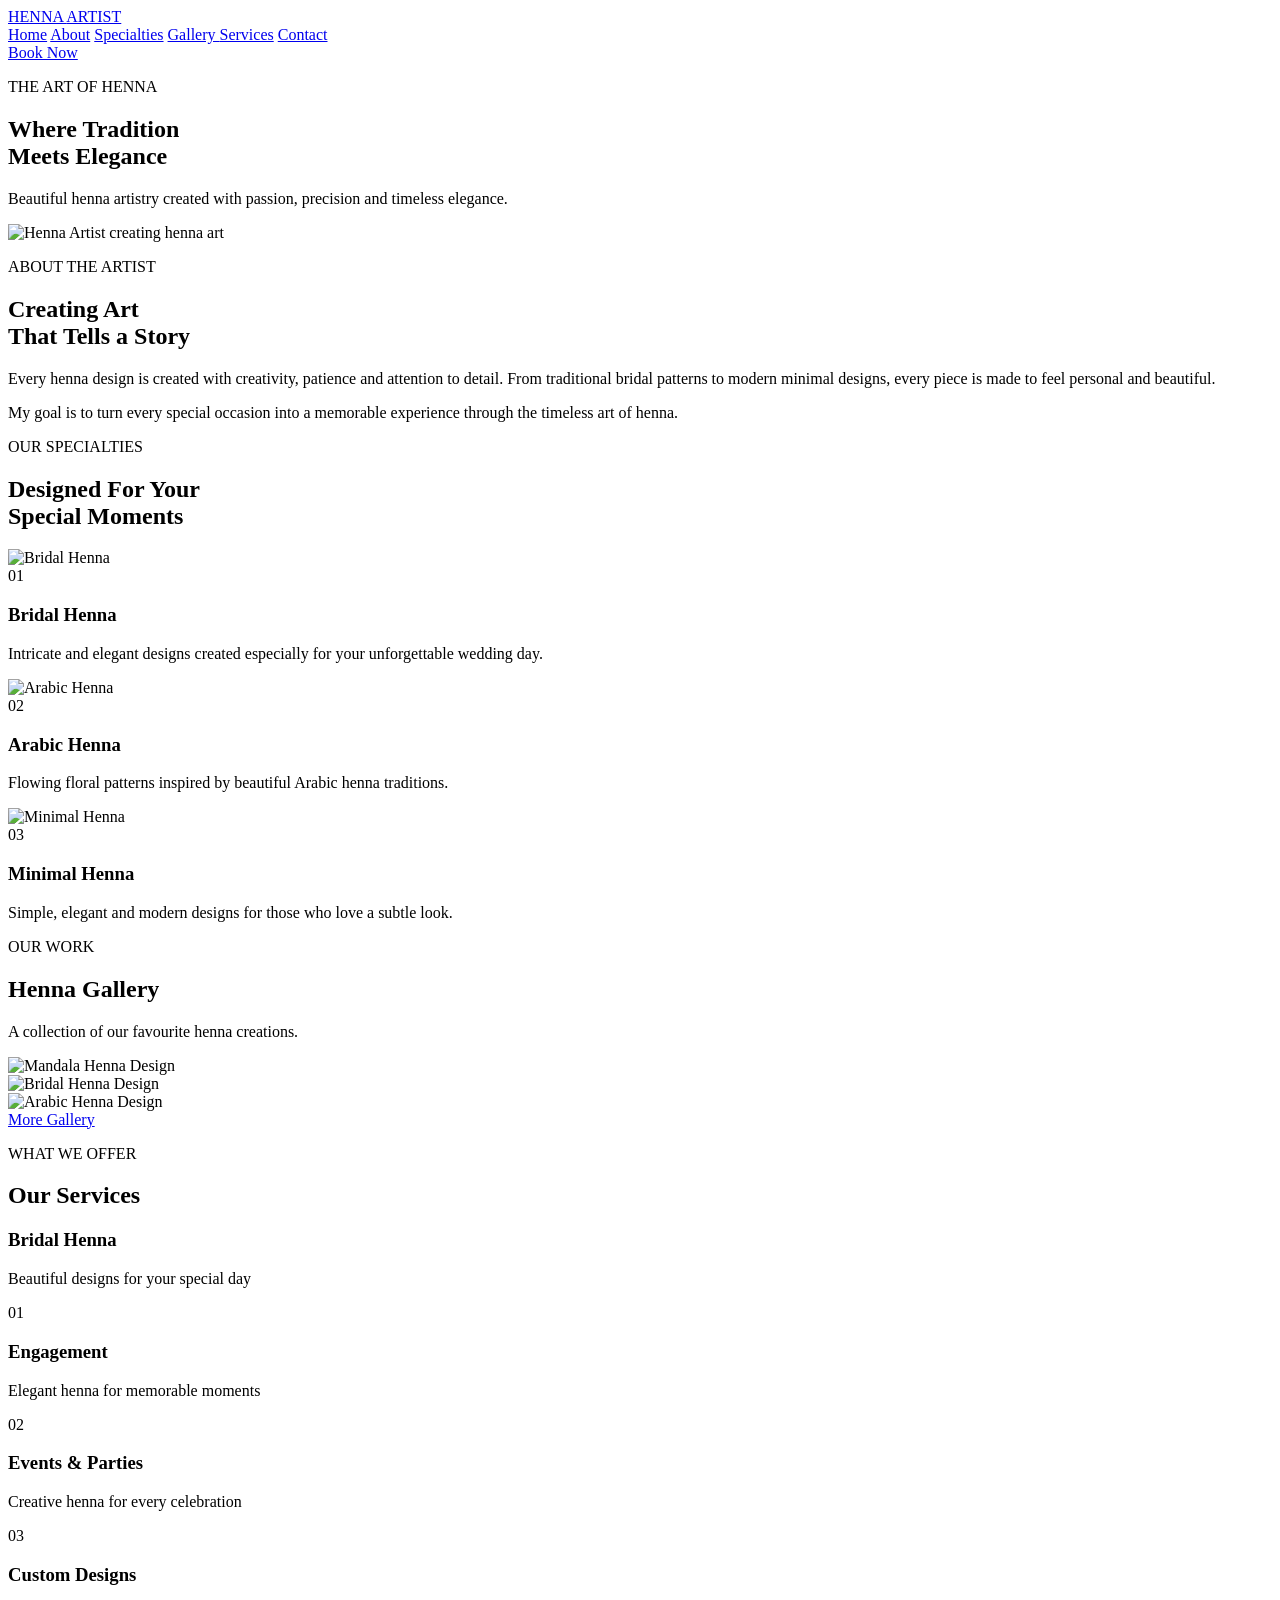
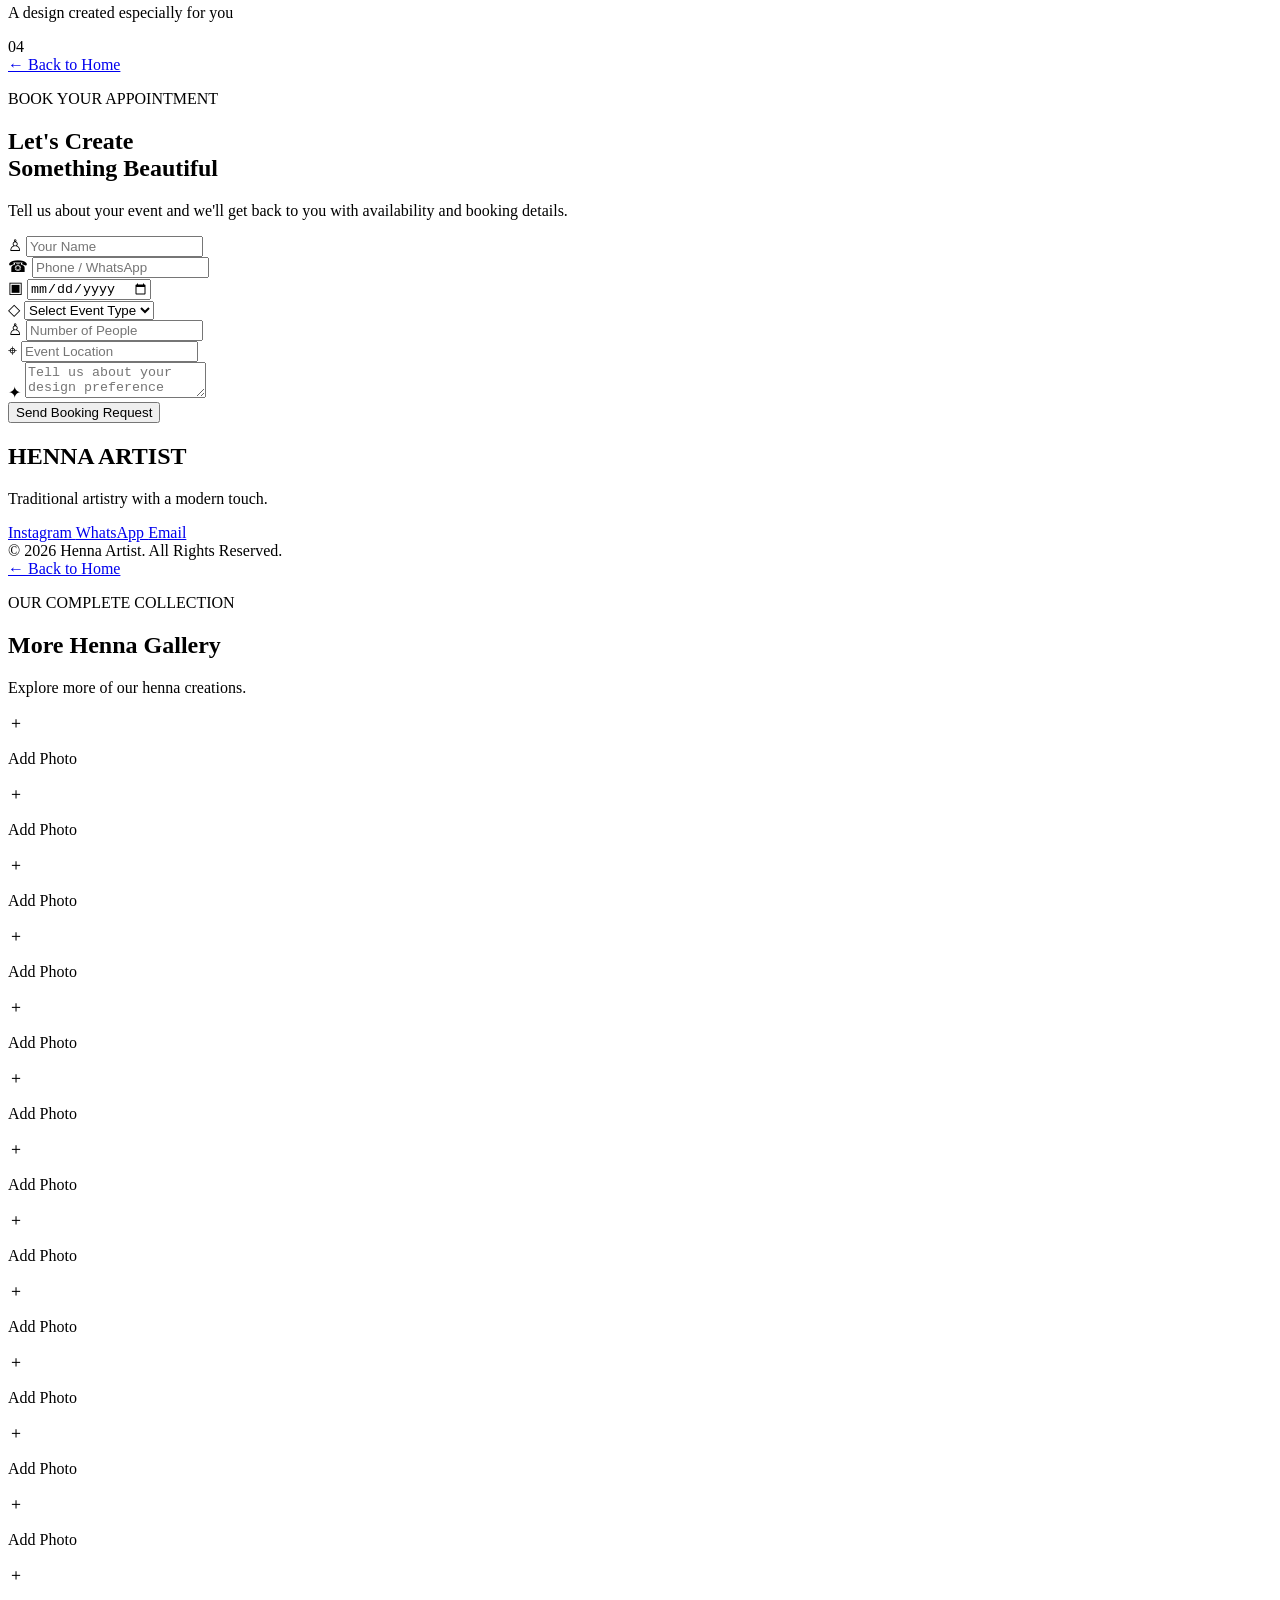
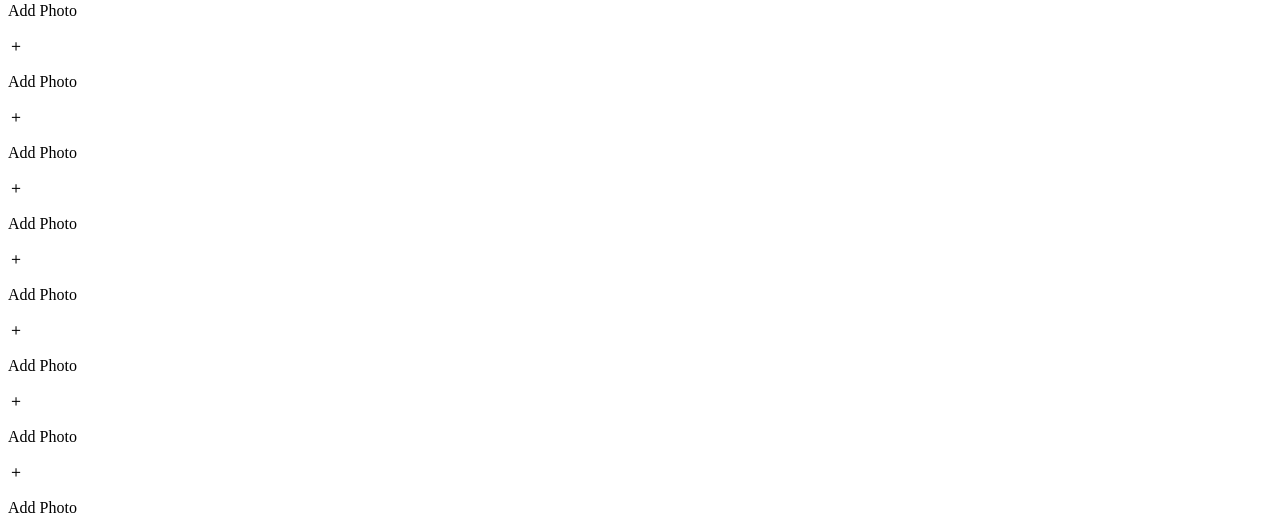
==== index.html @ 49fe01c7 "Add main website" ====
<!DOCTYPE html>
<html lang="en">
<head>
  <meta charset="UTF-8">
  <meta name="viewport" content="width=device-width, initial-scale=1.0">

  <title>Henna Artist | The Art of Henna</title>

  <link rel="stylesheet" href="style.css">
</head>

<body>


  <!-- =========================
       NAVBAR
  ========================== -->

  <header class="header">

    <nav class="navbar">

      <a href="#home" class="logo">
        HENNA <span>ARTIST</span>
      </a>

      <div class="nav-links">

        <a href="#home">Home</a>

        <a href="#about">About</a>

        <a href="#specialties">Specialties</a>

        <a href="#gallery-page" onclick="openGallery(event)">
          Gallery
        </a>

        <a href="#services">Services</a>

        <a href="#contact">Contact</a>

      </div>

      <a href="#booking" class="nav-button">
        Book Now
      </a>

    </nav>

  </header>



  <!-- =========================
       HERO
  ========================== -->

  <section class="hero" id="home">

    <div class="hero-content">

      <p class="small-title">
        THE ART OF HENNA
      </p>

      <h1>
        Where Tradition
        <br>
        Meets Elegance
      </h1>

      <p class="hero-text">
        Beautiful henna artistry created with passion,
        precision and timeless elegance.
      </p>

      <div class="hero-buttons">
      </div>

    </div>

  </section>



  <!-- =========================
       ABOUT
  ========================== -->

  <section class="about" id="about">

    <div class="about-image">

      <img
        src="https://i.ibb.co/gLbc4Mvt/317e2e6a-4278-42b9-87f2-c498b19725a4.png"
        alt="Henna Artist creating henna art"
      >

    </div>


    <div class="about-content">

      <p class="small-title">
        ABOUT THE ARTIST
      </p>

      <h2>
        Creating Art
        <br>
        That Tells a Story
      </h2>

      <p>
        Every henna design is created with creativity,
        patience and attention to detail. From traditional
        bridal patterns to modern minimal designs,
        every piece is made to feel personal and beautiful.
      </p>

      <p>
        My goal is to turn every special occasion into
        a memorable experience through the timeless art
        of henna.
      </p>

    </div>

  </section>



  <!-- =========================
       SPECIALTIES
  ========================== -->

  <section class="specialties" id="specialties">

    <div class="section-heading">

      <p class="small-title">
        OUR SPECIALTIES
      </p>

      <h2>
        Designed For Your
        <br>
        Special Moments
      </h2>

    </div>


    <div class="specialty-grid">


      <!-- Bridal -->

      <div class="specialty-card">

        <div class="specialty-image">

          <img
            src="https://i.ibb.co/CKgfbycc/photo-1.jpg"
            alt="Bridal Henna"
          >

        </div>

        <span>01</span>

        <h3>
          Bridal Henna
        </h3>

        <p>
          Intricate and elegant designs created especially
          for your unforgettable wedding day.
        </p>

      </div>



      <!-- Arabic -->

      <div class="specialty-card">

        <div class="specialty-image">

          <img
            src="https://i.ibb.co/zc9Tfzb/photo-2.jpg"
            alt="Arabic Henna"
          >

        </div>

        <span>02</span>

        <h3>
          Arabic Henna
        </h3>

        <p>
          Flowing floral patterns inspired by beautiful
          Arabic henna traditions.
        </p>

      </div>



      <!-- Minimal -->

      <div class="specialty-card">

        <div class="specialty-image">

          <img
            src="https://i.ibb.co/XkjmHsp8/photo-3.jpg"
            alt="Minimal Henna"
          >

        </div>

        <span>03</span>

        <h3>
          Minimal Henna
        </h3>

        <p>
          Simple, elegant and modern designs for those
          who love a subtle look.
        </p>

      </div>


    </div>



    <!-- =========================
         GALLERY
    ========================== -->

    <section class="gallery" id="gallery">

      <div class="section-heading">

        <p class="small-title">
          OUR WORK
        </p>

        <h2>
          Henna Gallery
        </h2>

        <p class="section-description">
          A collection of our favourite henna creations.
        </p>

      </div>


      <div class="gallery-grid">


        <div class="gallery-item">

          <img
            src="https://i.ibb.co/YBhTm4jx/Mandala-Magic-Intricate-Full-Hand-Henna-Art.jpg"
            alt="Mandala Henna Design"
          >

        </div>


        <div class="gallery-item">

          <img
            src="https://i.ibb.co/xKBpSyfd/Full-Hand-Arabic-Mehndi-Design-Heavy-Bridal-Henna-Pattern.jpg"
            alt="Bridal Henna Design"
          >

        </div>


        <div class="gallery-item">

          <img
            src="https://i.ibb.co/ZRzj85Md/download-1.jpg"
            alt="Arabic Henna Design"
          >

        </div>


      </div>


      <div class="more-gallery-button">

        <a href="#gallery-page">
          More Gallery
        </a>

      </div>

    </section>

  </section>



  <!-- =========================
       SERVICES
  ========================== -->

  <section class="services" id="services">

    <div class="section-heading">

      <p class="small-title">
        WHAT WE OFFER
      </p>

      <h2>
        Our Services
      </h2>

    </div>


    <div class="service-list">


      <div class="service">

        <div>

          <h3>
            Bridal Henna
          </h3>

          <p>
            Beautiful designs for your special day
          </p>

        </div>

        <span>
          01
        </span>

      </div>



      <div class="service">

        <div>

          <h3>
            Engagement
          </h3>

          <p>
            Elegant henna for memorable moments
          </p>

        </div>

        <span>
          02
        </span>

      </div>



      <div class="service">

        <div>

          <h3>
            Events & Parties
          </h3>

          <p>
            Creative henna for every celebration
          </p>

        </div>

        <span>
          03
        </span>

      </div>



      <div class="service">

        <div>

          <h3>
            Custom Designs
          </h3>

          <p>
            A design created especially for you
          </p>

        </div>

        <span>
          04
        </span>

      </div>


    </div>

  </section>



  <!-- =========================
       BOOKING
  ========================== -->

  <section class="booking" id="booking">


    <a href="#home" class="booking-back-home">
      ← Back to Home
    </a>


    <div class="booking-content">

      <p class="small-title">
        BOOK YOUR APPOINTMENT
      </p>

      <h2>
        Let's Create
        <br>
        Something Beautiful
      </h2>

      <p>
        Tell us about your event and we'll get back to you
        with availability and booking details.
      </p>

    </div>



    <!-- BOOKING FORM -->

    <form class="booking-form">


      <!-- NAME -->

      <div class="booking-field">

        <span class="field-icon">
          ♙
        </span>

        <input
          type="text"
          placeholder="Your Name"
          required
        >

      </div>



      <!-- PHONE -->

      <div class="booking-field">

        <span class="field-icon">
          ☎
        </span>

        <input
          type="tel"
          placeholder="Phone / WhatsApp"
          required
        >

      </div>



      <!-- DATE -->

      <div class="booking-field">

        <span class="field-icon">
          ▣
        </span>

        <input
          type="date"
          required
        >

      </div>



      <!-- EVENT TYPE -->

      <div class="booking-field">

        <span class="field-icon">
          ◇
        </span>

        <select required>

          <option value="">
            Select Event Type
          </option>

          <option>
            Wedding
          </option>

          <option>
            Engagement
          </option>

          <option>
            Party
          </option>

          <option>
            Festival
          </option>

          <option>
            Other
          </option>

        </select>

      </div>



      <!-- NUMBER OF PEOPLE -->

      <div class="booking-field">

        <span class="field-icon">
          ♙
        </span>

        <input
          type="number"
          placeholder="Number of People"
          min="1"
          required
        >

      </div>



      <!-- LOCATION -->

      <div class="booking-field">

        <span class="field-icon">
          ⌖
        </span>

        <input
          type="text"
          placeholder="Event Location"
          required
        >

      </div>



      <!-- DESIGN PREFERENCE -->

      <div class="booking-field booking-message">

        <span class="field-icon">
          ✦
        </span>

        <textarea
          placeholder="Tell us about your design preference"
        ></textarea>

      </div>



      <!-- SUBMIT -->

      <button type="submit">
        Send Booking Request
      </button>


    </form>

  </section>



  <!-- =========================
       FOOTER
  ========================== -->

  <footer id="contact">

    <div class="footer-content">


      <div>

        <h2>
          HENNA ARTIST
        </h2>

        <p>
          Traditional artistry with a modern touch.
        </p>

      </div>


      <div class="footer-links">

        <a href="#">
          Instagram
        </a>

        <a href="#">
          WhatsApp
        </a>

        <a href="#">
          Email
        </a>

      </div>


    </div>


    <div class="copyright">

      © 2026 Henna Artist. All Rights Reserved.

    </div>

  </footer>



  <!-- =========================
       MORE GALLERY PAGE
  ========================== -->

  <section
    class="more-gallery-page"
    id="gallery-page"
  >


    <a href="#home" class="back-home">
      ← Back to Home
    </a>


    <div class="more-gallery-header">

      <p class="small-title">
        OUR COMPLETE COLLECTION
      </p>

      <h2>
        More Henna Gallery
      </h2>

      <p>
        Explore more of our henna creations.
      </p>

    </div>



    <div class="more-gallery-grid">


      <!-- PHOTO 1 -->

      <div
        class="upload-slot"
        onclick="document.getElementById('galleryPhoto1').click()"
      >

        <input
          type="file"
          id="galleryPhoto1"
          accept="image/*"
          hidden
          onchange="uploadGalleryPhoto(this, 1)"
        >

        <span>＋</span>

        <p>
          Add Photo
        </p>

      </div>



      <!-- PHOTO 2 -->

      <div
        class="upload-slot"
        onclick="document.getElementById('galleryPhoto2').click()"
      >

        <input
          type="file"
          id="galleryPhoto2"
          accept="image/*"
          hidden
          onchange="uploadGalleryPhoto(this, 2)"
        >

        <span>＋</span>

        <p>
          Add Photo
        </p>

      </div>



      <!-- PHOTO 3 -->

      <div
        class="upload-slot"
        onclick="document.getElementById('galleryPhoto3').click()"
      >

        <input
          type="file"
          id="galleryPhoto3"
          accept="image/*"
          hidden
          onchange="uploadGalleryPhoto(this, 3)"
        >

        <span>＋</span>

        <p>
          Add Photo
        </p>

      </div>



      <!-- PHOTO 4 -->

      <div
        class="upload-slot"
        onclick="document.getElementById('galleryPhoto4').click()"
      >

        <input
          type="file"
          id="galleryPhoto4"
          accept="image/*"
          hidden
          onchange="uploadGalleryPhoto(this, 4)"
        >

        <span>＋</span>

        <p>
          Add Photo
        </p>

      </div>



      <!-- PHOTO 5 -->

      <div
        class="upload-slot"
        onclick="document.getElementById('galleryPhoto5').click()"
      >

        <input
          type="file"
          id="galleryPhoto5"
          accept="image/*"
          hidden
          onchange="uploadGalleryPhoto(this, 5)"
        >

        <span>＋</span>

        <p>
          Add Photo
        </p>

      </div>



      <!-- PHOTO 6 -->

      <div
        class="upload-slot"
        onclick="document.getElementById('galleryPhoto6').click()"
      >

        <input
          type="file"
          id="galleryPhoto6"
          accept="image/*"
          hidden
          onchange="uploadGalleryPhoto(this, 6)"
        >

        <span>＋</span>

        <p>
          Add Photo
        </p>

      </div>



      <!-- PHOTO 7 -->

      <div
        class="upload-slot"
        onclick="document.getElementById('galleryPhoto7').click()"
      >

        <input
          type="file"
          id="galleryPhoto7"
          accept="image/*"
          hidden
          onchange="uploadGalleryPhoto(this, 7)"
        >

        <span>＋</span>

        <p>
          Add Photo
        </p>

      </div>



      <!-- PHOTO 8 -->

      <div
        class="upload-slot"
        onclick="document.getElementById('galleryPhoto8').click()"
      >

        <input
          type="file"
          id="galleryPhoto8"
          accept="image/*"
          hidden
          onchange="uploadGalleryPhoto(this, 8)"
        >

        <span>＋</span>

        <p>
          Add Photo
        </p>

      </div>



      <!-- PHOTO 9 -->

      <div
        class="upload-slot"
        onclick="document.getElementById('galleryPhoto9').click()"
      >

        <input
          type="file"
          id="galleryPhoto9"
          accept="image/*"
          hidden
          onchange="uploadGalleryPhoto(this, 9)"
        >

        <span>＋</span>

        <p>
          Add Photo
        </p>

      </div>



      <!-- PHOTO 10 -->

      <div
        class="upload-slot"
        onclick="document.getElementById('galleryPhoto10').click()"
      >

        <input
          type="file"
          id="galleryPhoto10"
          accept="image/*"
          hidden
          onchange="uploadGalleryPhoto(this, 10)"
        >

        <span>＋</span>

        <p>
          Add Photo
        </p>

      </div>



      <!-- PHOTO 11 -->

      <div
        class="upload-slot"
        onclick="document.getElementById('galleryPhoto11').click()"
      >

        <input
          type="file"
          id="galleryPhoto11"
          accept="image/*"
          hidden
          onchange="uploadGalleryPhoto(this, 11)"
        >

        <span>＋</span>

        <p>
          Add Photo
        </p>

      </div>



      <!-- PHOTO 12 -->

      <div
        class="upload-slot"
        onclick="document.getElementById('galleryPhoto12').click()"
      >

        <input
          type="file"
          id="galleryPhoto12"
          accept="image/*"
          hidden
          onchange="uploadGalleryPhoto(this, 12)"
        >

        <span>＋</span>

        <p>
          Add Photo
        </p>

      </div>



      <!-- PHOTO 13 -->

      <div
        class="upload-slot"
        onclick="document.getElementById('galleryPhoto13').click()"
      >

        <input
          type="file"
          id="galleryPhoto13"
          accept="image/*"
          hidden
          onchange="uploadGalleryPhoto(this, 13)"
        >

        <span>＋</span>

        <p>
          Add Photo
        </p>

      </div>



      <!-- PHOTO 14 -->

      <div
        class="upload-slot"
        onclick="document.getElementById('galleryPhoto14').click()"
      >

        <input
          type="file"
          id="galleryPhoto14"
          accept="image/*"
          hidden
          onchange="uploadGalleryPhoto(this, 14)"
        >

        <span>＋</span>

        <p>
          Add Photo
        </p>

      </div>



      <!-- PHOTO 15 -->

      <div
        class="upload-slot"
        onclick="document.getElementById('galleryPhoto15').click()"
      >

        <input
          type="file"
          id="galleryPhoto15"
          accept="image/*"
          hidden
          onchange="uploadGalleryPhoto(this, 15)"
        >

        <span>＋</span>

        <p>
          Add Photo
        </p>

      </div>



      <!-- PHOTO 16 -->

      <div
        class="upload-slot"
        onclick="document.getElementById('galleryPhoto16').click()"
      >

        <input
          type="file"
          id="galleryPhoto16"
          accept="image/*"
          hidden
          onchange="uploadGalleryPhoto(this, 16)"
        >

        <span>＋</span>

        <p>
          Add Photo
        </p>

      </div>



      <!-- PHOTO 17 -->

      <div
        class="upload-slot"
        onclick="document.getElementById('galleryPhoto17').click()"
      >

        <input
          type="file"
          id="galleryPhoto17"
          accept="image/*"
          hidden
          onchange="uploadGalleryPhoto(this, 17)"
        >

        <span>＋</span>

        <p>
          Add Photo
        </p>

      </div>



      <!-- PHOTO 18 -->

      <div
        class="upload-slot"
        onclick="document.getElementById('galleryPhoto18').click()"
      >

        <input
          type="file"
          id="galleryPhoto18"
          accept="image/*"
          hidden
          onchange="uploadGalleryPhoto(this, 18)"
        >

        <span>＋</span>

        <p>
          Add Photo
        </p>

      </div>



      <!-- PHOTO 19 -->

      <div
        class="upload-slot"
        onclick="document.getElementById('galleryPhoto19').click()"
      >

        <input
          type="file"
          id="galleryPhoto19"
          accept="image/*"
          hidden
          onchange="uploadGalleryPhoto(this, 19)"
        >

        <span>＋</span>

        <p>
          Add Photo
        </p>

      </div>



      <!-- PHOTO 20 -->

      <div
        class="upload-slot"
        onclick="document.getElementById('galleryPhoto20').click()"
      >

        <input
          type="file"
          id="galleryPhoto20"
          accept="image/*"
          hidden
          onchange="uploadGalleryPhoto(this, 20)"
        >

        <span>＋</span>

        <p>
          Add Photo
        </p>

      </div>


    </div>

  </section>



  <!-- JAVASCRIPT -->

  <script src="script.js"></script>

</body>
</html>
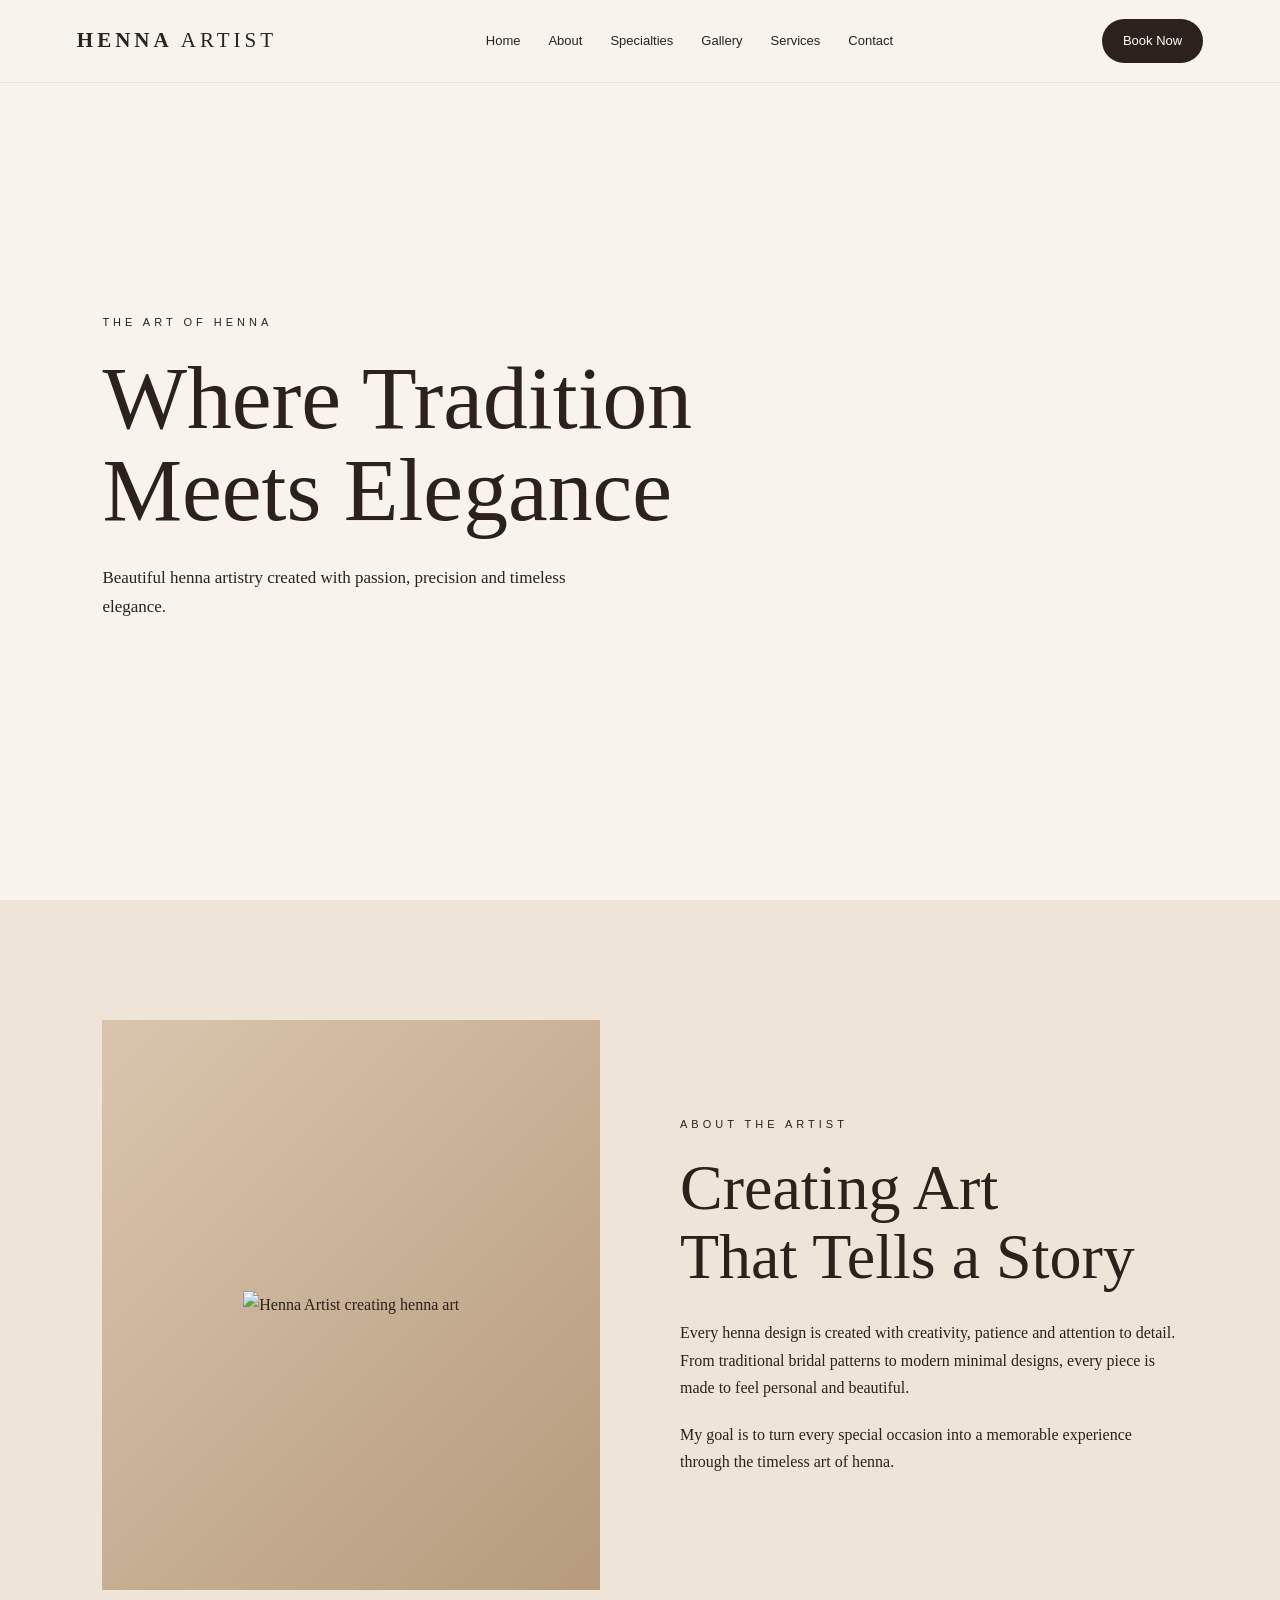
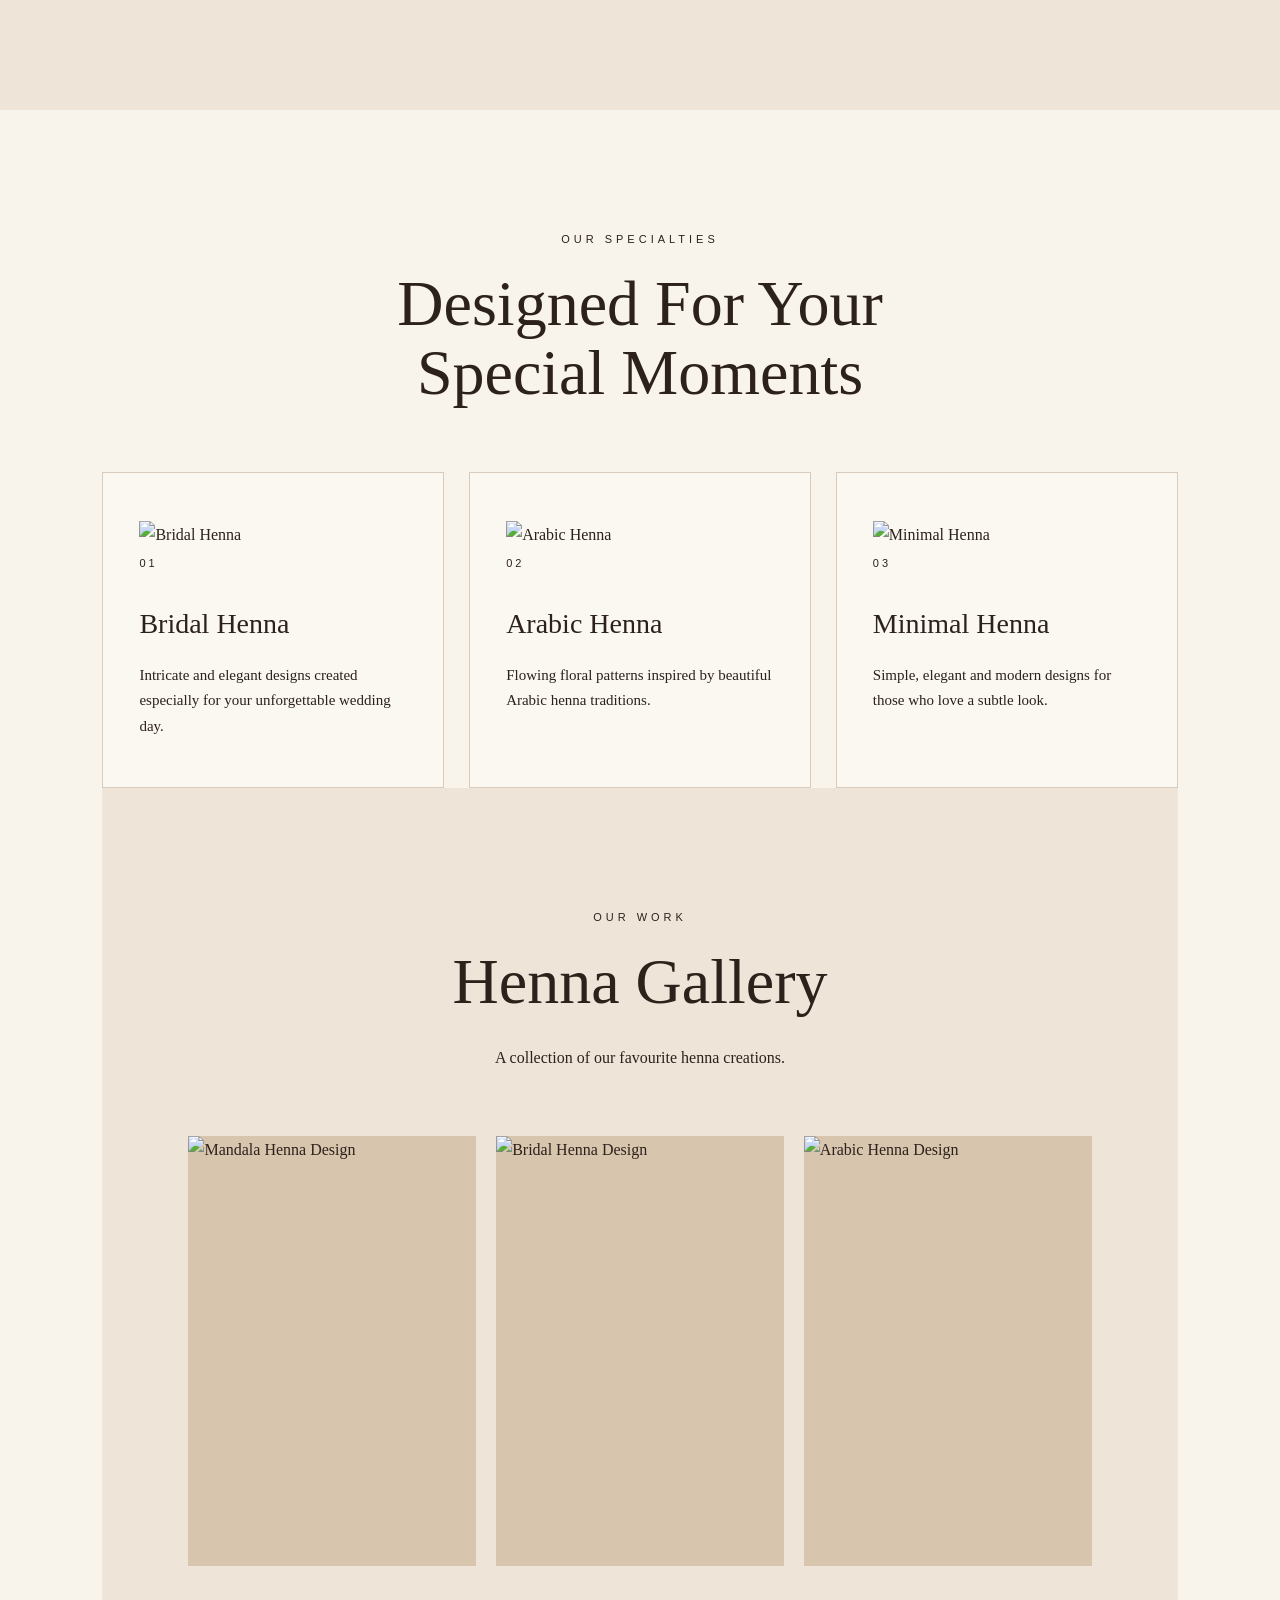
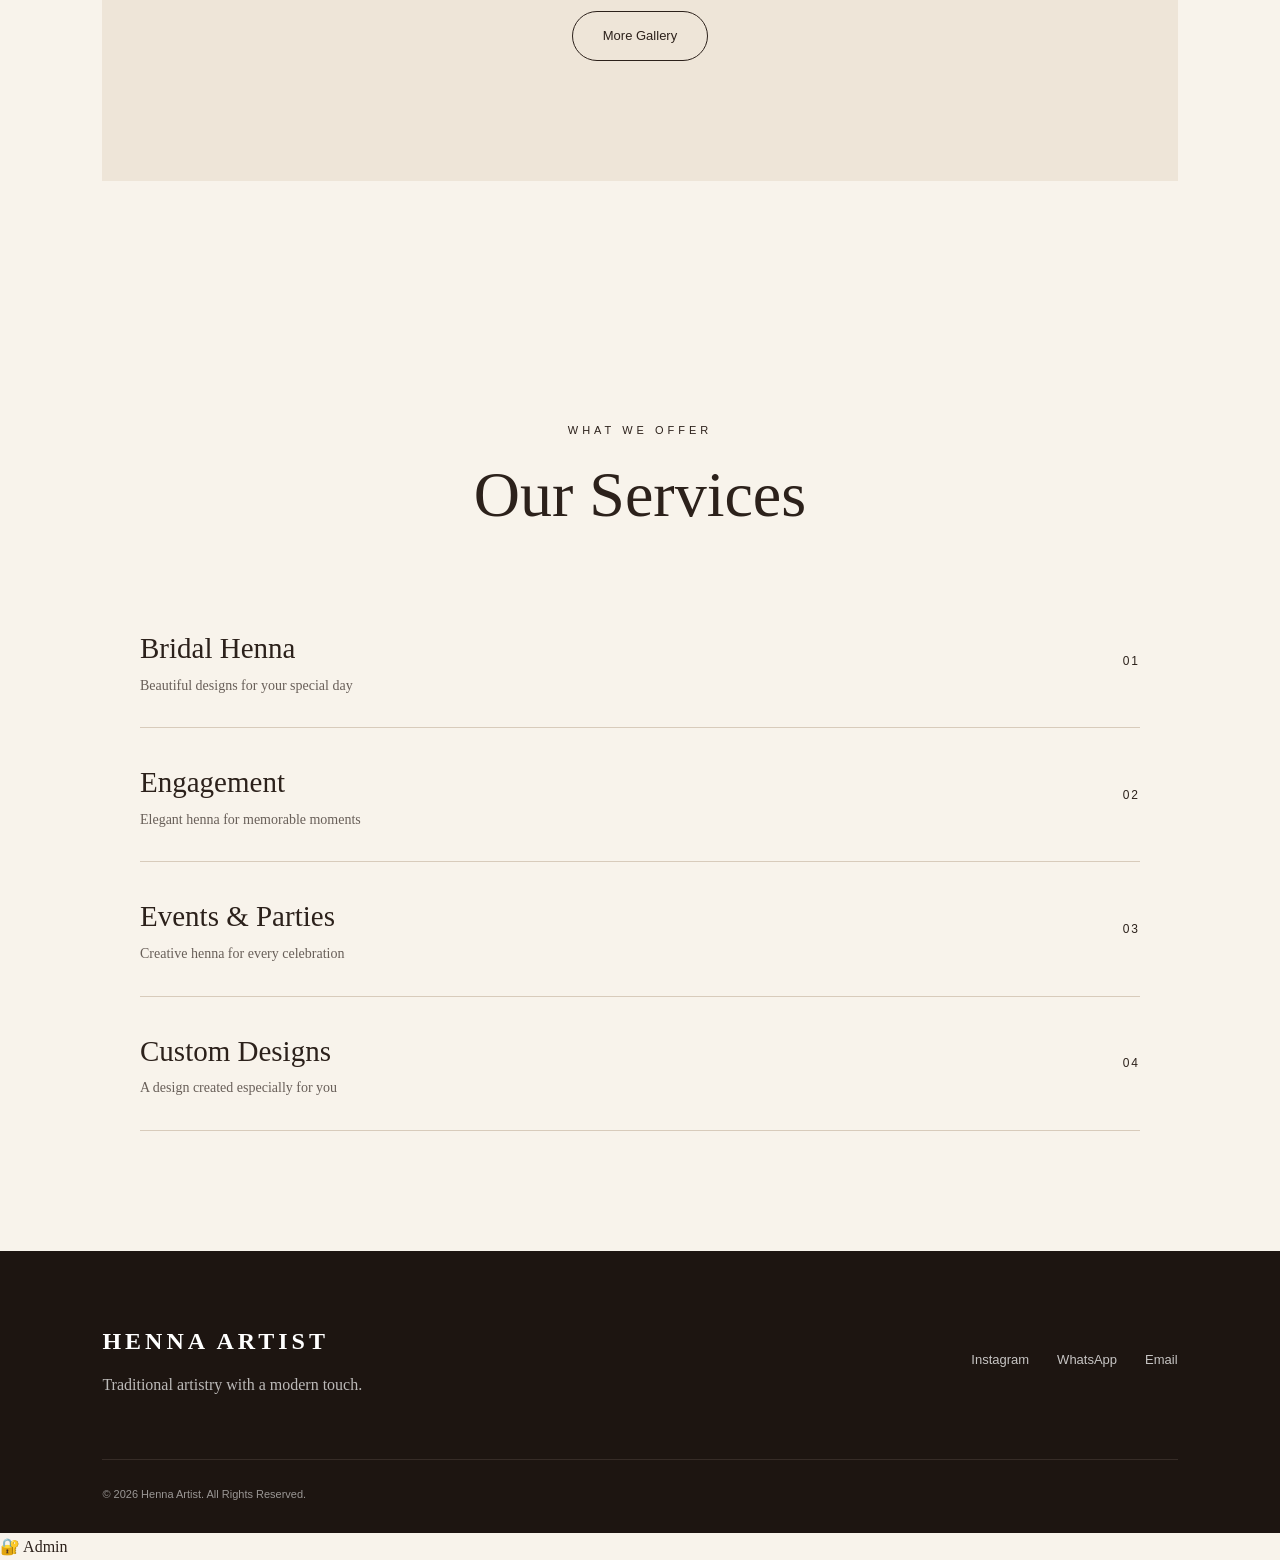
==== commit e3041f55: "Add hidden admin button to index.html Added a hidden admin button link to the HTML." ====
--- a/index.html
+++ b/index.html
@@ -1223,6 +1223,11 @@
   <!-- JAVASCRIPT -->
 
   <script src="script.js"></script>
+  
+<!-- Hidden Admin Button -->
+<a href="admin/" id="hiddenAdminButton" class="hidden-admin-button">
+  🔐 Admin
+</a>
 
 </body>
 </html>
--- a/style.css
+++ b/style.css
@@ -0,0 +1,1122 @@
+* {
+  margin: 0;
+  padding: 0;
+  box-sizing: border-box;
+}
+
+html {
+  scroll-behavior: smooth;
+}
+
+body {
+  background: #f8f3eb;
+  color: #2c211b;
+  font-family: Georgia, "Times New Roman", serif;
+  line-height: 1.7;
+}
+
+a {
+  text-decoration: none;
+  color: inherit;
+}
+
+
+/* =========================
+   HEADER
+========================= */
+
+.header {
+  position: fixed;
+  top: 0;
+  left: 0;
+  width: 100%;
+  z-index: 1000;
+
+  background: rgba(248, 243, 235, 0.95);
+  backdrop-filter: blur(12px);
+
+  border-bottom: 1px solid rgba(45, 33, 27, 0.08);
+}
+
+.navbar {
+  max-width: 1400px;
+  min-height: 82px;
+
+  margin: auto;
+  padding: 0 6%;
+
+  display: flex;
+  align-items: center;
+  justify-content: space-between;
+
+  gap: 30px;
+}
+
+.logo {
+  font-size: 21px;
+  font-weight: bold;
+  letter-spacing: 4px;
+}
+
+.logo span {
+  font-weight: normal;
+}
+
+.nav-links {
+  display: flex;
+  gap: 28px;
+}
+
+.nav-links a {
+  font-family: Arial, sans-serif;
+  font-size: 13px;
+  transition: 0.3s;
+}
+
+.nav-links a:hover {
+  opacity: 0.5;
+}
+
+.nav-button {
+  background: #2c211b;
+  color: white;
+
+  padding: 11px 21px;
+
+  border-radius: 30px;
+
+  font-family: Arial, sans-serif;
+  font-size: 13px;
+
+  transition: 0.3s;
+}
+
+.nav-button:hover {
+  transform: translateY(-2px);
+}
+
+
+/* =========================
+   HERO
+========================= */
+
+.hero {
+  min-height: 100vh;
+
+  padding: 150px 8% 80px;
+
+  display: flex;
+  align-items: center;
+
+  background:
+    linear-gradient(
+      90deg,
+      rgba(248, 243, 235, 0.98) 0%,
+      rgba(248, 243, 235, 0.88) 40%,
+      rgba(248, 243, 235, 0.25) 100%
+    ),
+    url("https://images.unsplash.com/photo-1639353014154-8b9da8815d84?crop=entropy&cs=srgb&fm=jpg&ixid=M3wzMjM4NDZ8MHwxfHJhbmRvbXx8fHx8fHx8fDE3OTAxNTYzMzR8&ixlib=rb-4.1.0&q=85");
+
+  background-size: cover;
+  background-position: center;
+}
+
+.hero-content {
+  max-width: 680px;
+}
+
+.small-title {
+  font-family: Arial, sans-serif;
+
+  font-size: 11px;
+  letter-spacing: 4px;
+
+  margin-bottom: 20px;
+
+  text-transform: uppercase;
+}
+
+.hero h1 {
+  font-size: clamp(52px, 7vw, 94px);
+
+  font-weight: normal;
+
+  line-height: 1.03;
+
+  margin-bottom: 28px;
+}
+
+.hero-text {
+  max-width: 520px;
+
+  font-size: 17px;
+
+  margin-bottom: 35px;
+}
+
+.hero-buttons {
+  display: flex;
+  gap: 15px;
+
+  flex-wrap: wrap;
+}
+
+.button {
+  display: inline-block;
+
+  padding: 14px 28px;
+
+  border-radius: 30px;
+
+  transition: 0.3s;
+}
+
+.button:hover {
+  transform: translateY(-3px);
+}
+
+.dark-button {
+  background: #2c211b;
+  color: white;
+}
+
+.outline-button {
+  border: 1px solid #2c211b;
+}
+
+
+/* =========================
+   ABOUT
+========================= */
+
+.about {
+  padding: 120px 8%;
+
+  display: grid;
+
+  grid-template-columns: 1fr 1fr;
+
+  gap: 80px;
+
+  align-items: center;
+
+  background: #eee5d8;
+}
+
+.about-image {
+  min-height: 570px;
+
+  display: flex;
+  align-items: center;
+  justify-content: center;
+
+  background:
+    linear-gradient(
+      135deg,
+      #d9c5ae,
+      #b69b7d
+    );
+}
+
+.photo-placeholder {
+  border: 1px solid rgba(45, 33, 27, 0.4);
+
+  padding: 15px 25px;
+
+  font-family: Arial, sans-serif;
+
+  font-size: 12px;
+
+  letter-spacing: 3px;
+}
+
+.about-content {
+  max-width: 600px;
+}
+
+.about h2,
+.section-heading h2,
+.booking h2 {
+  font-size: clamp(40px, 5vw, 64px);
+
+  line-height: 1.08;
+
+  font-weight: normal;
+
+  margin-bottom: 28px;
+}
+
+.about-content > p:not(.small-title) {
+  margin-bottom: 20px;
+
+  font-size: 16px;
+}
+
+
+/* =========================
+   SECTION HEADING
+========================= */
+
+.section-heading {
+  max-width: 800px;
+
+  text-align: center;
+
+  margin: 0 auto 65px;
+}
+
+.section-description {
+  max-width: 500px;
+
+  margin: auto;
+
+  font-size: 16px;
+}
+
+
+/* =========================
+   SPECIALTIES
+========================= */
+
+.specialties {
+  padding: 120px 8%;
+}
+
+.specialty-grid {
+  display: grid;
+
+  grid-template-columns: repeat(3, 1fr);
+
+  gap: 25px;
+}
+
+.specialty-card {
+  padding: 48px 36px;
+
+  background: #fbf8f2;
+
+  border: 1px solid #d8cbbb;
+
+  transition: 0.3s;
+}
+
+.specialty-card:hover {
+  transform: translateY(-7px);
+}
+
+.specialty-card span {
+  font-family: Arial, sans-serif;
+
+  font-size: 11px;
+
+  letter-spacing: 3px;
+}
+
+.specialty-card h3 {
+  font-size: 28px;
+
+  font-weight: normal;
+
+  margin: 25px 0 15px;
+}
+
+.specialty-card p {
+  font-size: 15px;
+}
+
+
+/* =========================
+   GALLERY
+========================= */
+
+.gallery {
+  padding: 120px 8%;
+
+  background: #eee5d8;
+}
+
+.gallery-grid {
+  display: grid;
+
+  grid-template-columns: repeat(3, 1fr);
+
+  gap: 20px;
+}
+
+.gallery-item {
+  height: 430px;
+
+  overflow: hidden;
+
+  background: #d8c5ae;
+}
+
+.gallery-item img {
+  width: 100% !important;
+
+  height: 100% !important;
+
+  display: block !important;
+
+  object-fit: contain !important;
+
+  margin: 0 !important;
+
+  padding: 0 !important;
+
+  transition: transform 0.6s ease;
+}
+
+.gallery-item:hover img {
+  transform: scale(1.04);
+}
+
+.empty-gallery {
+  height: 100%;
+
+  display: flex;
+
+  align-items: center;
+
+  justify-content: center;
+
+  font-family: Arial, sans-serif;
+
+  font-size: 11px;
+
+  letter-spacing: 3px;
+
+  color: #6e5d4d;
+}
+.gallery-upload {
+  height: 430px;
+  border: 1px dashed #b9aa99;
+  background: #f5eee5;
+
+  display: flex;
+  flex-direction: column;
+  align-items: center;
+  justify-content: center;
+
+  position: relative;
+  cursor: pointer;
+
+  transition: 0.3s;
+}
+
+.gallery-upload:hover {
+  background: #eee5d8;
+  transform: translateY(-4px);
+}
+
+.gallery-upload span {
+  font-size: 42px;
+  font-weight: 200;
+  color: #6e5d4d;
+}
+
+.gallery-upload p {
+  margin-top: 8px;
+  font-family: Arial, sans-serif;
+  font-size: 11px;
+  letter-spacing: 2px;
+  text-transform: uppercase;
+  color: #6e5d4d;
+}
+
+.gallery-upload input {
+  position: absolute;
+  inset: 0;
+
+  width: 100%;
+  height: 100%;
+
+  opacity: 0;
+  cursor: pointer;
+}
+
+/* =========================
+   SERVICES
+========================= */
+
+.services {
+  padding: 120px 8%;
+}
+
+.service-list {
+  max-width: 1000px;
+
+  margin: auto;
+}
+
+.service {
+  display: flex;
+
+  justify-content: space-between;
+
+  align-items: center;
+
+  padding: 30px 0;
+
+  border-bottom: 1px solid #d8cbbb;
+}
+
+.service h3 {
+  font-size: 29px;
+
+  font-weight: normal;
+}
+
+.service p {
+  font-size: 14px;
+
+  opacity: 0.7;
+}
+
+.service > span {
+  font-family: Arial, sans-serif;
+
+  font-size: 12px;
+
+  letter-spacing: 2px;
+}
+
+
+/* =========================
+   BOOKING
+========================= */
+
+.booking {
+  padding: 105px 8%;
+
+  background: #2c211b;
+
+  color: white;
+
+  display: flex;
+
+  align-items: center;
+
+  justify-content: space-between;
+
+  gap: 40px;
+}
+
+.booking h2 {
+  margin-bottom: 15px;
+}
+
+.booking p {
+  max-width: 600px;
+}
+
+.light-button {
+  background: #f8f3eb;
+
+  color: #2c211b;
+
+  white-space: nowrap;
+}
+
+
+/* =========================
+   FOOTER
+========================= */
+
+footer {
+  padding: 70px 8% 30px;
+
+  background: #1d1511;
+
+  color: white;
+}
+
+.footer-content {
+  display: flex;
+
+  justify-content: space-between;
+
+  gap: 40px;
+
+  margin-bottom: 60px;
+}
+
+.footer-content h2 {
+  letter-spacing: 4px;
+
+  margin-bottom: 10px;
+}
+
+.footer-content p {
+  opacity: 0.7;
+}
+
+.footer-links {
+  display: flex;
+
+  gap: 28px;
+
+  align-items: center;
+}
+
+.footer-links a {
+  font-family: Arial, sans-serif;
+
+  font-size: 13px;
+
+  opacity: 0.75;
+
+  transition: 0.3s;
+}
+
+.footer-links a:hover {
+  opacity: 1;
+}
+
+.copyright {
+  padding-top: 25px;
+
+  border-top: 1px solid #4b4039;
+
+  font-family: Arial, sans-serif;
+
+  font-size: 11px;
+
+  opacity: 0.55;
+}
+
+
+/* =========================
+   TABLET
+========================= */
+
+@media (max-width: 900px) {
+
+  .nav-links {
+    display: none;
+  }
+
+  .about {
+    grid-template-columns: 1fr;
+
+    gap: 50px;
+  }
+
+  .specialty-grid,
+  .gallery-grid {
+    grid-template-columns: 1fr 1fr;
+  }
+
+  .booking {
+    flex-direction: column;
+
+    align-items: flex-start;
+  }
+
+}
+
+
+/* =========================
+   MOBILE
+========================= */
+
+@media (max-width: 600px) {
+
+  .navbar {
+    min-height: 70px;
+
+    padding: 0 6%;
+  }
+
+  .logo {
+    font-size: 16px;
+
+    letter-spacing: 2px;
+  }
+
+  .nav-button {
+    padding: 9px 15px;
+
+    font-size: 11px;
+  }
+
+  .hero {
+    padding: 130px 7% 70px;
+  }
+
+  .hero h1 {
+    font-size: 49px;
+  }
+
+  .hero-text {
+    font-size: 15px;
+  }
+
+  .about,
+  .specialties,
+  .gallery,
+  .services {
+    padding: 85px 7%;
+  }
+
+  .about-image {
+    min-height: 430px;
+  }
+
+  .specialty-grid,
+  .gallery-grid {
+    grid-template-columns: 1fr;
+  }
+
+  .gallery-item {
+    height: 400px;
+  }
+
+  .service {
+    align-items: flex-start;
+
+    flex-direction: column;
+
+    gap: 8px;
+  }
+
+  .service h3 {
+    font-size: 25px;
+  }
+
+  .footer-content {
+    flex-direction: column;
+  }
+
+  .footer-links {
+    flex-wrap: wrap;
+  }
+
+}
+.more-gallery-button {
+  text-align: center;
+  margin-top: 45px;
+}
+
+.more-gallery-button a {
+  display: inline-block;
+  padding: 13px 30px;
+
+  border: 1px solid #2c211b;
+  border-radius: 30px;
+
+  font-family: Arial, sans-serif;
+  font-size: 13px;
+
+  transition: 0.3s;
+}
+
+.more-gallery-button a:hover {
+  background: #2c211b;
+  color: white;
+  transform: translateY(-3px);
+}
+/* MORE GALLERY */
+
+.more-gallery-page {
+  display: none;
+  position: fixed;
+  inset: 0;
+  z-index: 2000;
+
+  overflow-y: auto;
+
+  padding: 120px 8%;
+  background: #f8f3eb;
+}
+
+.more-gallery-page:target {
+  display: block;
+}
+
+.more-gallery-header {
+  text-align: center;
+  max-width: 700px;
+  margin: 0 auto 60px;
+}
+
+.more-gallery-header h2 {
+  font-size: clamp(40px, 5vw, 64px);
+  font-weight: normal;
+  line-height: 1.08;
+  margin-bottom: 20px;
+}
+
+.more-gallery-grid {
+  display: grid;
+  grid-template-columns: repeat(4, 1fr);
+  gap: 20px;
+}
+
+.upload-slot {
+  height: 360px;
+  border: 1px dashed #b9aa99;
+  background: #eee5d8;
+
+  display: flex;
+  flex-direction: column;
+  align-items: center;
+  justify-content: center;
+
+  transition: 0.3s;
+}
+
+.upload-slot:hover {
+  transform: translateY(-5px);
+  background: #e8ddcf;
+}
+
+.upload-slot span {
+  font-size: 40px;
+  color: #6e5d4d;
+}
+
+.upload-slot p {
+  margin-top: 8px;
+  font-family: Arial, sans-serif;
+  font-size: 11px;
+  letter-spacing: 2px;
+  text-transform: uppercase;
+  color: #6e5d4d;
+}
+
+
+/* TABLET */
+
+@media (max-width: 900px) {
+
+  .more-gallery-grid {
+    grid-template-columns: repeat(2, 1fr);
+  }
+
+}
+
+
+/* MOBILE */
+
+@media (max-width: 600px) {
+
+  .more-gallery-page {
+    padding: 85px 7%;
+  }
+
+  .more-gallery-grid {
+    grid-template-columns: 1fr;
+  }
+
+  .upload-slot {
+    height: 400px;
+  }
+
+}
+.back-home {
+  display: inline-block;
+  margin-bottom: 35px;
+  padding: 11px 22px;
+  border: 1px solid #2c211b;
+  border-radius: 30px;
+  font-family: Arial, sans-serif;
+  font-size: 13px;
+  transition: 0.3s;
+}
+
+.back-home:hover {
+  background: #2c211b;
+  color: white;
+  transform: translateY(-3px);
+}
+/* BOOKING PAGE */
+
+.booking {
+  display: none;
+  position: fixed;
+  inset: 0;
+  z-index: 2000;
+  overflow-y: auto;
+  padding: 120px 8%;
+  background: #2c211b;
+  color: white;
+  align-items: center;
+  justify-content: space-between;
+  gap: 70px;
+}
+
+.booking:target {
+  display: flex;
+}
+
+.booking-content {
+  flex: 1;
+  max-width: 600px;
+}
+
+.booking-form {
+  flex: 1;
+  width: 100%;
+  max-width: 550px;
+  display: grid;
+  gap: 15px;
+}
+
+.booking-form input,
+.booking-form select,
+.booking-form textarea {
+  width: 100%;
+  padding: 15px;
+  border: 1px solid rgba(255,255,255,.3);
+  background: transparent;
+  color: white;
+  font-family: Arial, sans-serif;
+}
+
+.booking-form textarea {
+  min-height: 130px;
+  resize: vertical;
+}
+
+.booking-form button {
+  padding: 15px 25px;
+  border: none;
+  border-radius: 30px;
+  background: #f8f3eb;
+  color: #2c211b;
+  cursor: pointer;
+  font-family: Arial, sans-serif;
+}
+
+.booking-form option {
+  color: #2c211b;
+}
+
+@media(max-width: 900px) {
+  .booking {
+    flex-direction: column;
+    align-items: flex-start;
+    justify-content: center;
+    padding: 100px 7%;
+  }
+
+  .booking-form {
+    max-width: 100%;
+  }
+}
+
+.booking:target {
+  display: flex;
+}
+
+.booking-content {
+  max-width: 600px;
+}
+
+.booking-form {
+  width: 100%;
+  max-width: 550px;
+  display: grid;
+  gap: 15px;
+}
+
+.booking-form input,
+.booking-form select,
+.booking-form textarea {
+  width: 100%;
+  padding: 15px;
+  border: 1px solid rgba(255,255,255,.3);
+  background: transparent;
+  color: white;
+  font-family: Arial, sans-serif;
+}
+
+.booking-form textarea {
+  min-height: 130px;
+  resize: vertical;
+}
+
+.booking-form button {
+  padding: 15px 25px;
+  border: none;
+  border-radius: 30px;
+  background: #f8f3eb;
+  color: #2c211b;
+  cursor: pointer;
+  font-family: Arial, sans-serif;
+}
+
+.booking-form option {
+  color: #2c211b;
+}
+
+.booking:target .booking-content {
+  display: block;
+}
+.booking-back-home {
+  position: absolute;
+  top: 35px;
+  left: 8%;
+  z-index: 3000;
+  padding: 11px 22px;
+  border: 1px solid white;
+  border-radius: 30px;
+  color: white;
+  background: #2c211b;
+  font-family: Arial, sans-serif;
+  font-size: 13px;
+}
+
+.booking-back-home:hover {
+  background: #f8f3eb;
+  color: #2c211b;
+  transform: translateY(-3px);
+}
+.booking-back-home {
+  display: inline-block !important;
+  position: absolute !important;
+  top: 30px !important;
+  left: 8% !important;
+  z-index: 9999 !important;
+  padding: 10px 20px !important;
+  border: 1px solid white !important;
+  border-radius: 30px !important;
+  color: white !important;
+  background: #2c211b !important;
+  font-family: Arial, sans-serif !important;
+  font-size: 13px !important;
+  text-decoration: none !important;
+}
+/* LUXURY BOOKING PAGE */
+
+.booking {
+  background:
+    radial-gradient(circle at 15% 20%, rgba(255,255,255,.08), transparent 30%),
+    radial-gradient(circle at 85% 80%, rgba(255,255,255,.05), transparent 30%),
+    #241914;
+}
+
+.booking-content .small-title {
+  color: #cdb79f;
+  letter-spacing: 5px;
+}
+
+.booking-content h2 {
+  font-size: clamp(45px, 5.5vw, 72px);
+  letter-spacing: -1px;
+}
+
+.booking-content p:not(.small-title) {
+  color: rgba(255,255,255,.68);
+  max-width: 500px;
+}
+
+.booking-form {
+  padding: 38px;
+  background: rgba(255,255,255,.045);
+  border: 1px solid rgba(255,255,255,.13);
+  box-shadow: 0 25px 70px rgba(0,0,0,.25);
+  backdrop-filter: blur(12px);
+}
+
+.booking-form input,
+.booking-form select,
+.booking-form textarea {
+  border: 1px solid rgba(255,255,255,.18);
+  border-radius: 4px;
+  background: rgba(255,255,255,.035);
+  color: white;
+  transition: .3s;
+}
+
+.booking-form input:focus,
+.booking-form select:focus,
+.booking-form textarea:focus {
+  outline: none;
+  border-color: #cdb79f;
+  background: rgba(255,255,255,.07);
+}
+
+.booking-form input::placeholder,
+.booking-form textarea::placeholder {
+  color: rgba(255,255,255,.5);
+}
+
+.booking-form button {
+  margin-top: 5px;
+  padding: 16px 28px;
+  border-radius: 3px;
+  background: #f8f3eb;
+  color: #2c211b;
+  font-size: 13px;
+  letter-spacing: 1px;
+  transition: .3s;
+}
+
+.booking-form button:hover {
+  transform: translateY(-3px);
+  box-shadow: 0 10px 25px rgba(0,0,0,.25);
+}
+
+@media(max-width:900px) {
+
+  .booking {
+    gap: 45px;
+  }
+
+  .booking-form {
+    padding: 28px;
+  }
+
+}
+
+@media(max-width:600px) {
+
+  .booking {
+    padding-top: 100px;
+  }
+
+  .booking-content h2 {
+    font-size: 42px;
+  }
+
+  .booking-form {
+    padding: 22px;
+  }
+
+}
+.booking-field {
+  position: relative;
+}
+
+.booking-field .field-icon {
+  position: absolute;
+  left: 16px;
+  top: 50%;
+  transform: translateY(-50%);
+  color: #cdb79f;
+  font-size: 17px;
+  z-index: 2;
+  pointer-events: none;
+}
+
+.booking-field input,
+.booking-field select,
+.booking-field textarea {
+  padding-left: 48px !important;
+}
+
+.booking-field textarea {
+  padding-top: 15px !important;
+}
+
+.booking-message .field-icon {
+  top: 20px;
+  transform: none;
+}
+
+.booking-field input:focus + *,
+.booking-field select:focus + * {
+  color: #e2cdb5;
+}
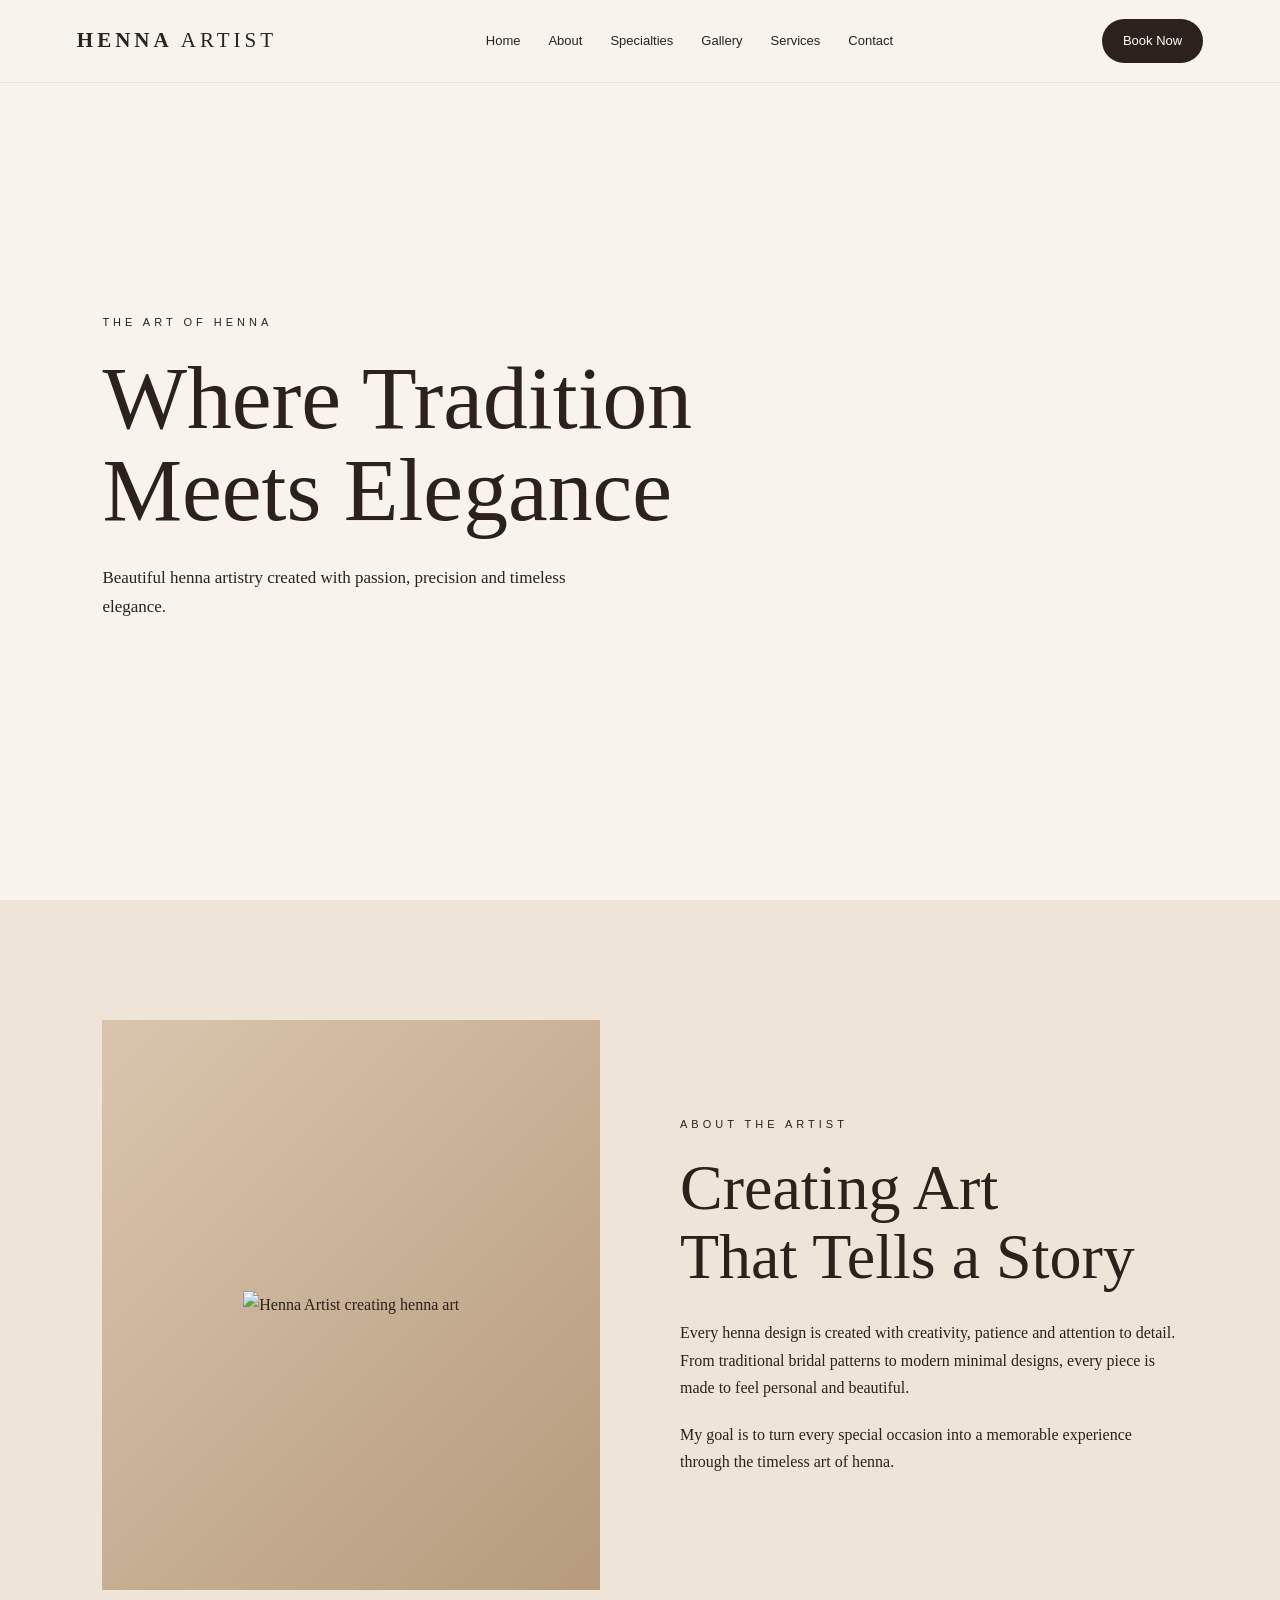
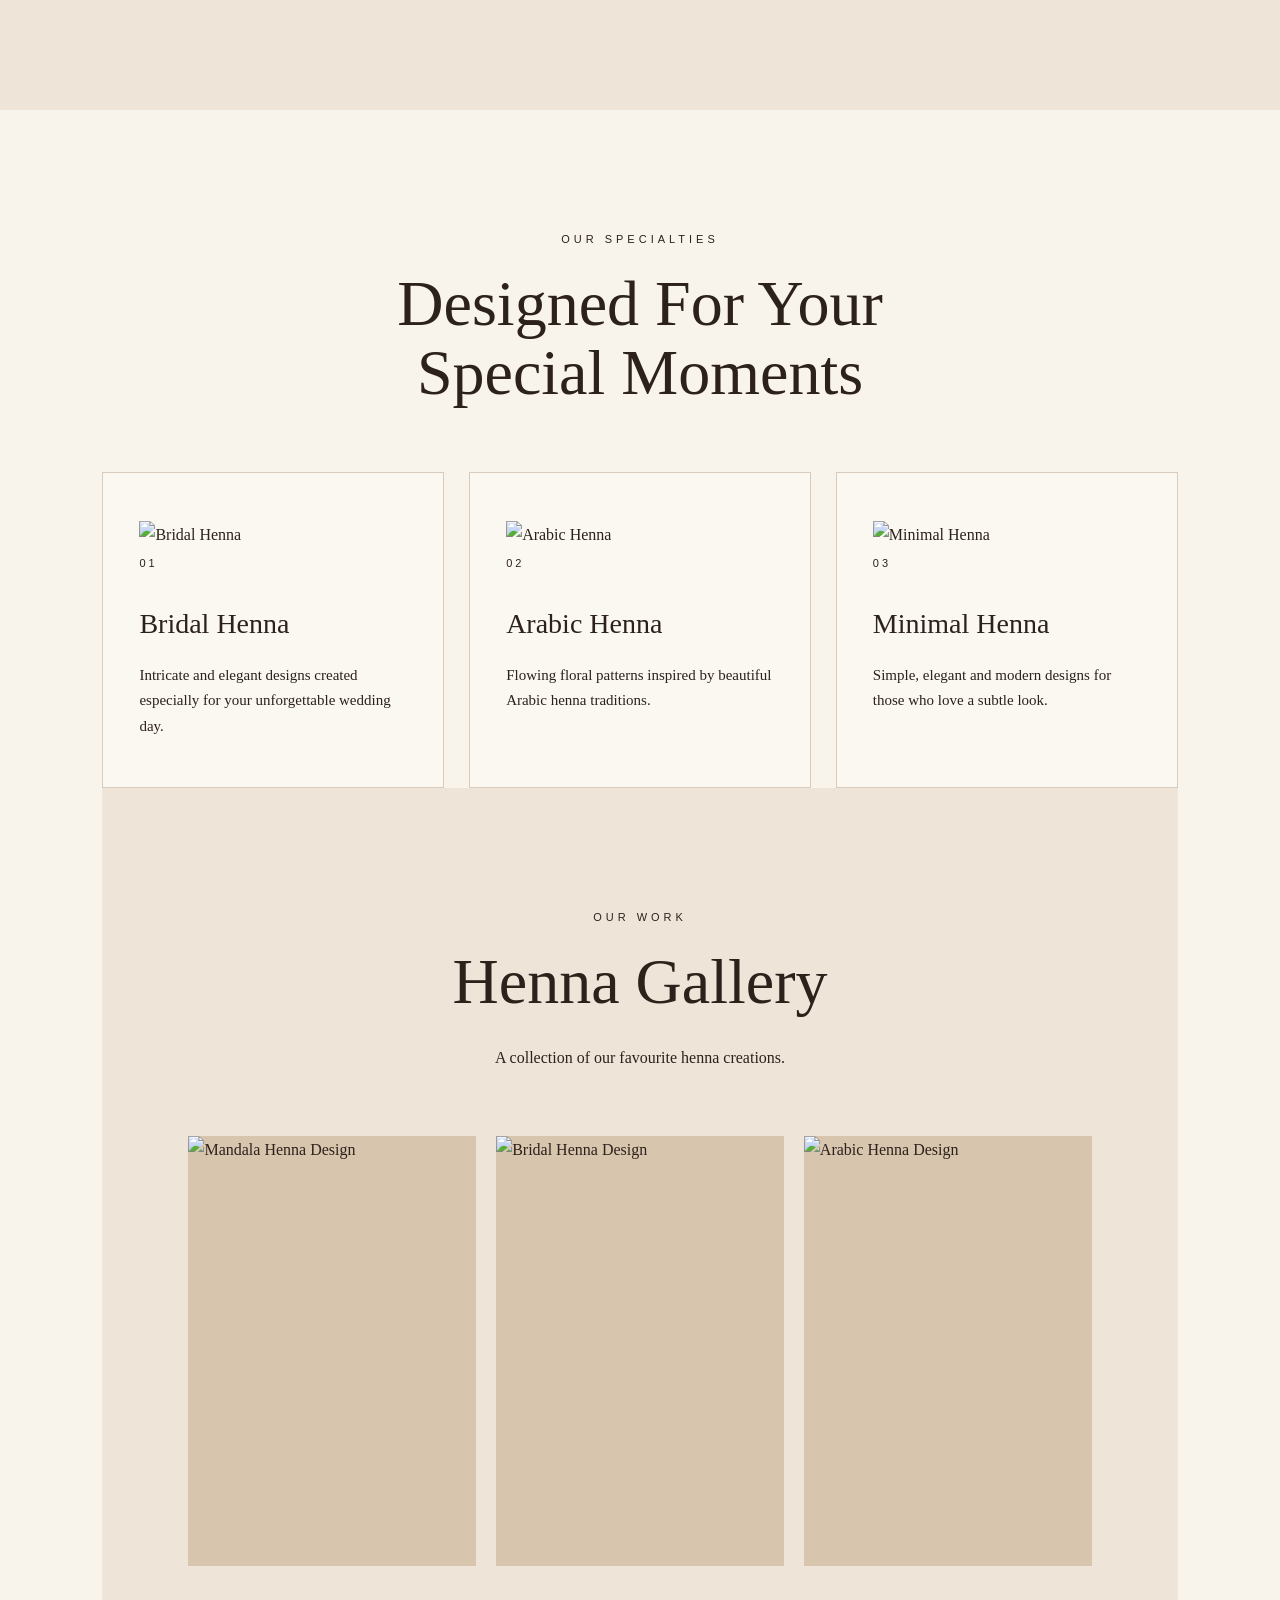
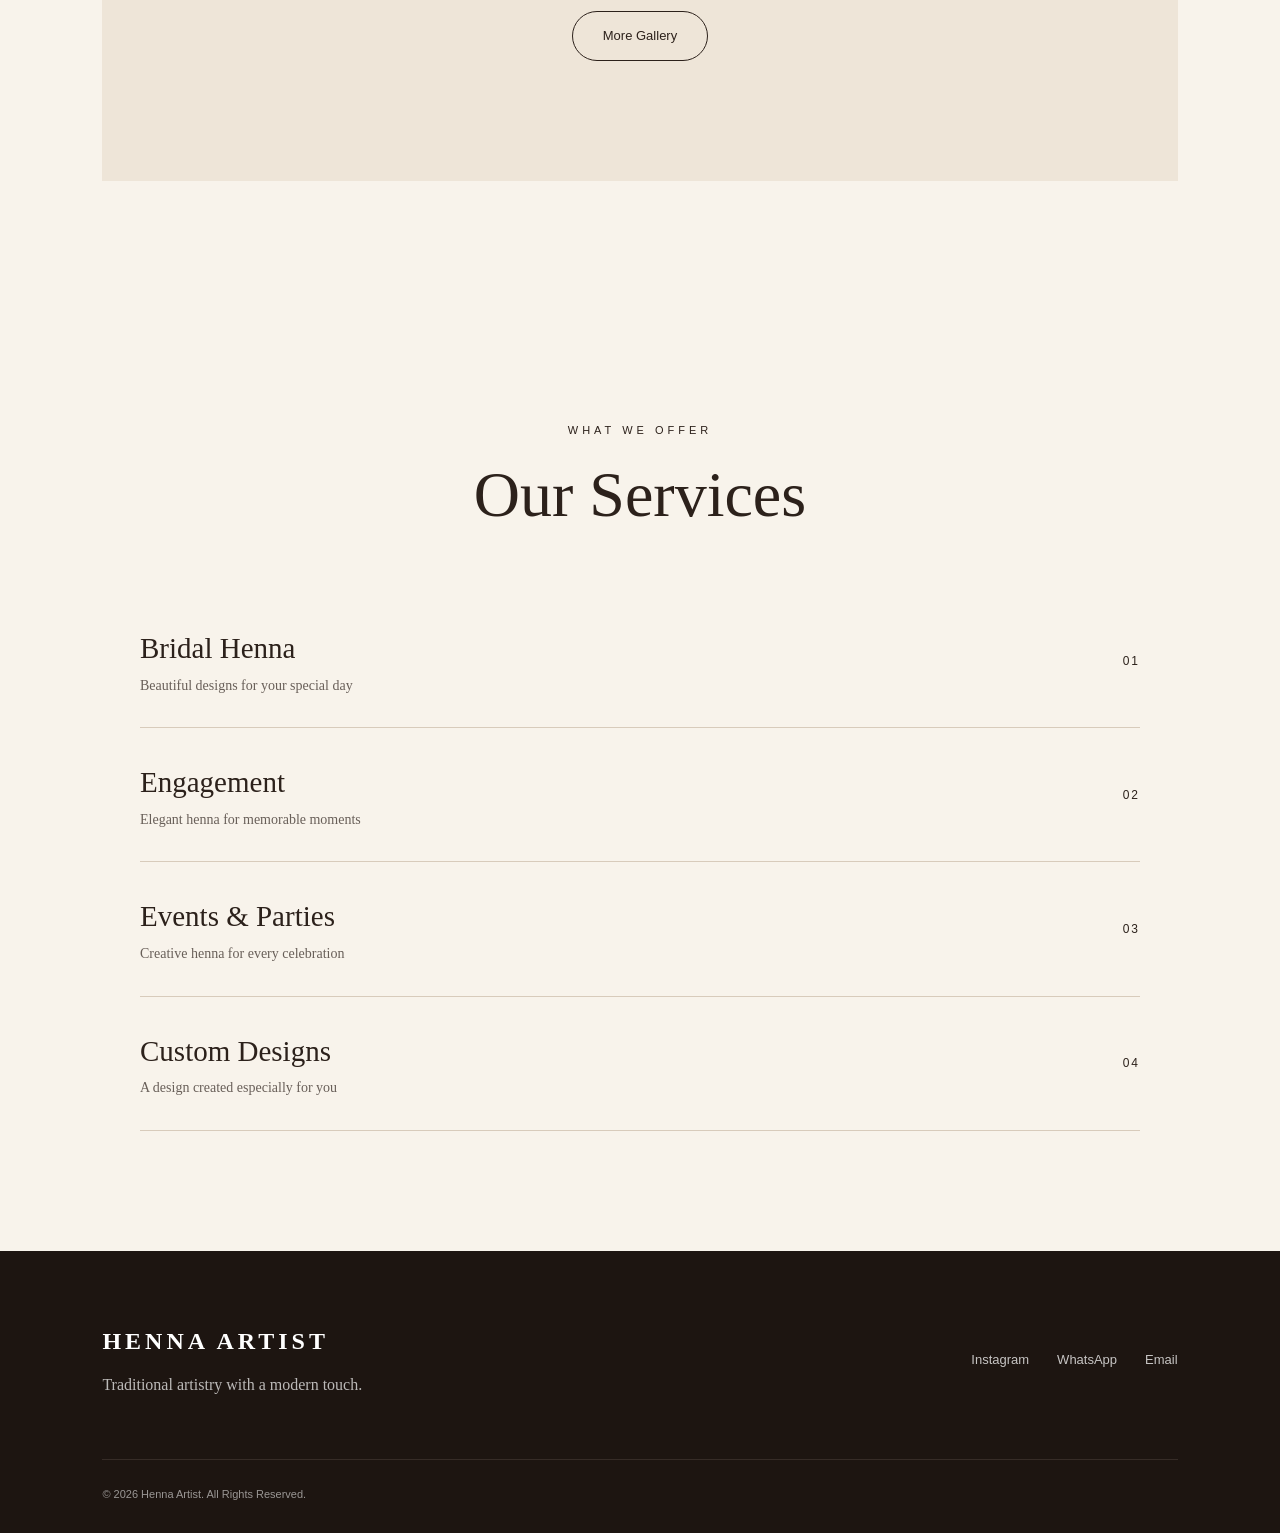
==== commit f2bc1c91: "Update index.html" ====
--- a/index.html
+++ b/index.html
@@ -1224,8 +1224,7 @@
 
   <script src="script.js"></script>
   
-<!-- Hidden Admin Button -->
-<a href="admin/" id="hiddenAdminButton" class="hidden-admin-button">
+<a href="admin/" id="hiddenAdminButton" style="display: none;">
   🔐 Admin
 </a>
 
--- a/style.css
+++ b/style.css
@@ -1120,3 +1120,21 @@
 .booking-field select:focus + * {
   color: #e2cdb5;
 }
+
+// Secret Admin Access
+document.addEventListener("keydown", function (event) {
+
+  if (
+    event.ctrlKey &&
+    event.shiftKey &&
+    event.key.toLowerCase() === "a"
+  ) {
+    const adminButton =
+      document.getElementById("hiddenAdminButton");
+
+    if (adminButton) {
+      adminButton.classList.toggle("show");
+    }
+  }
+
+});
